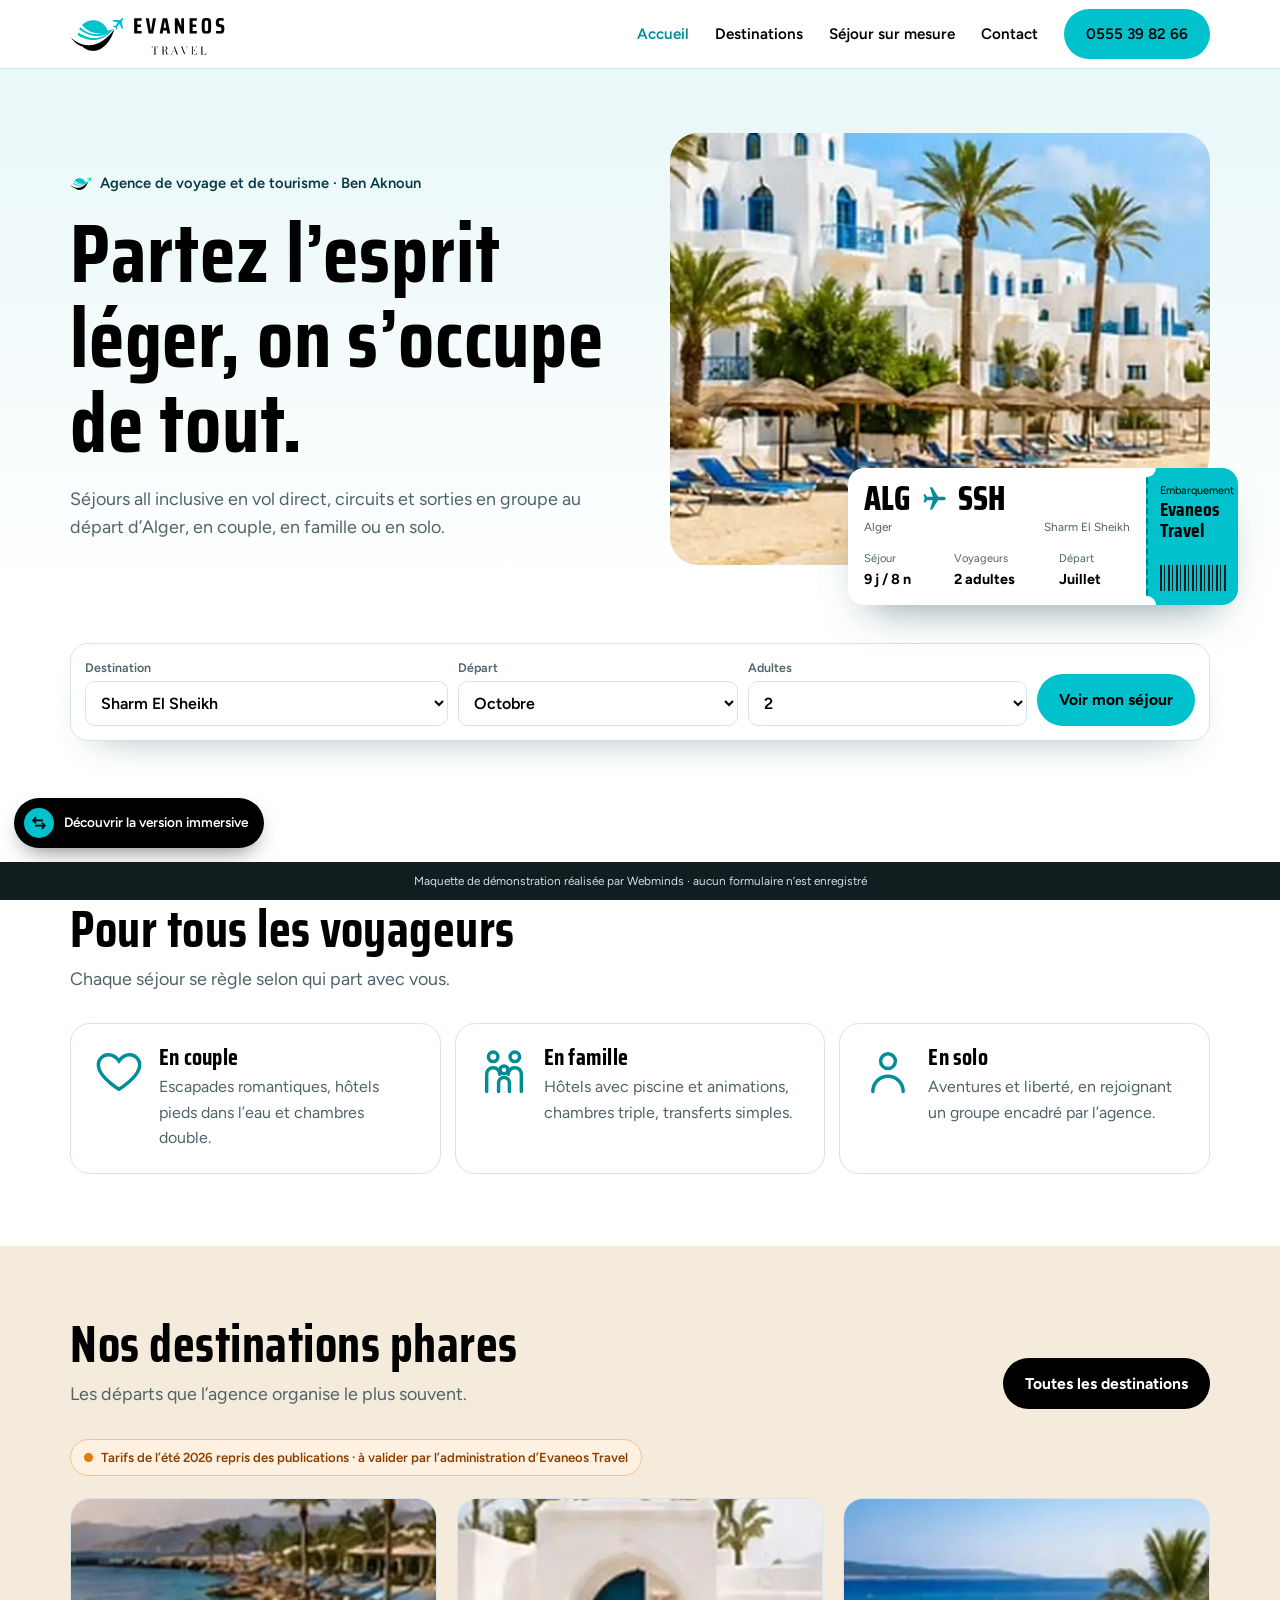
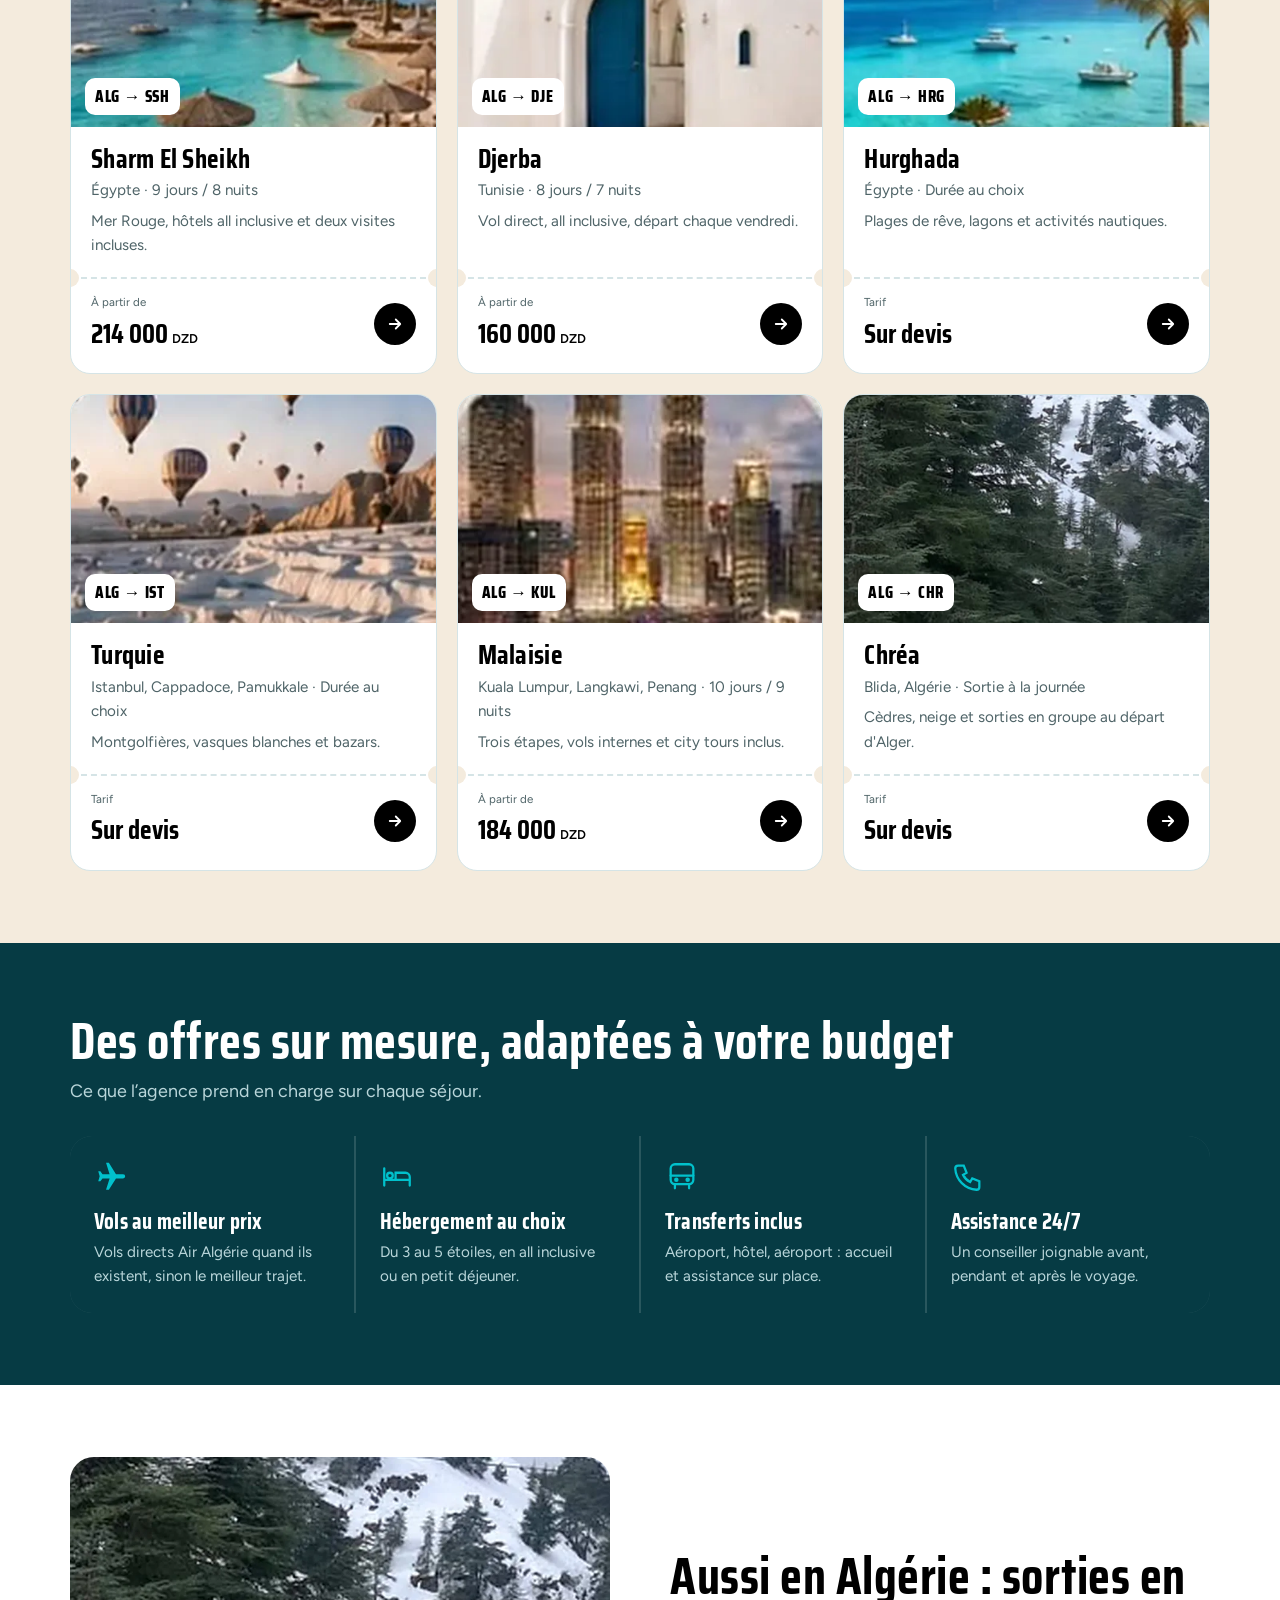
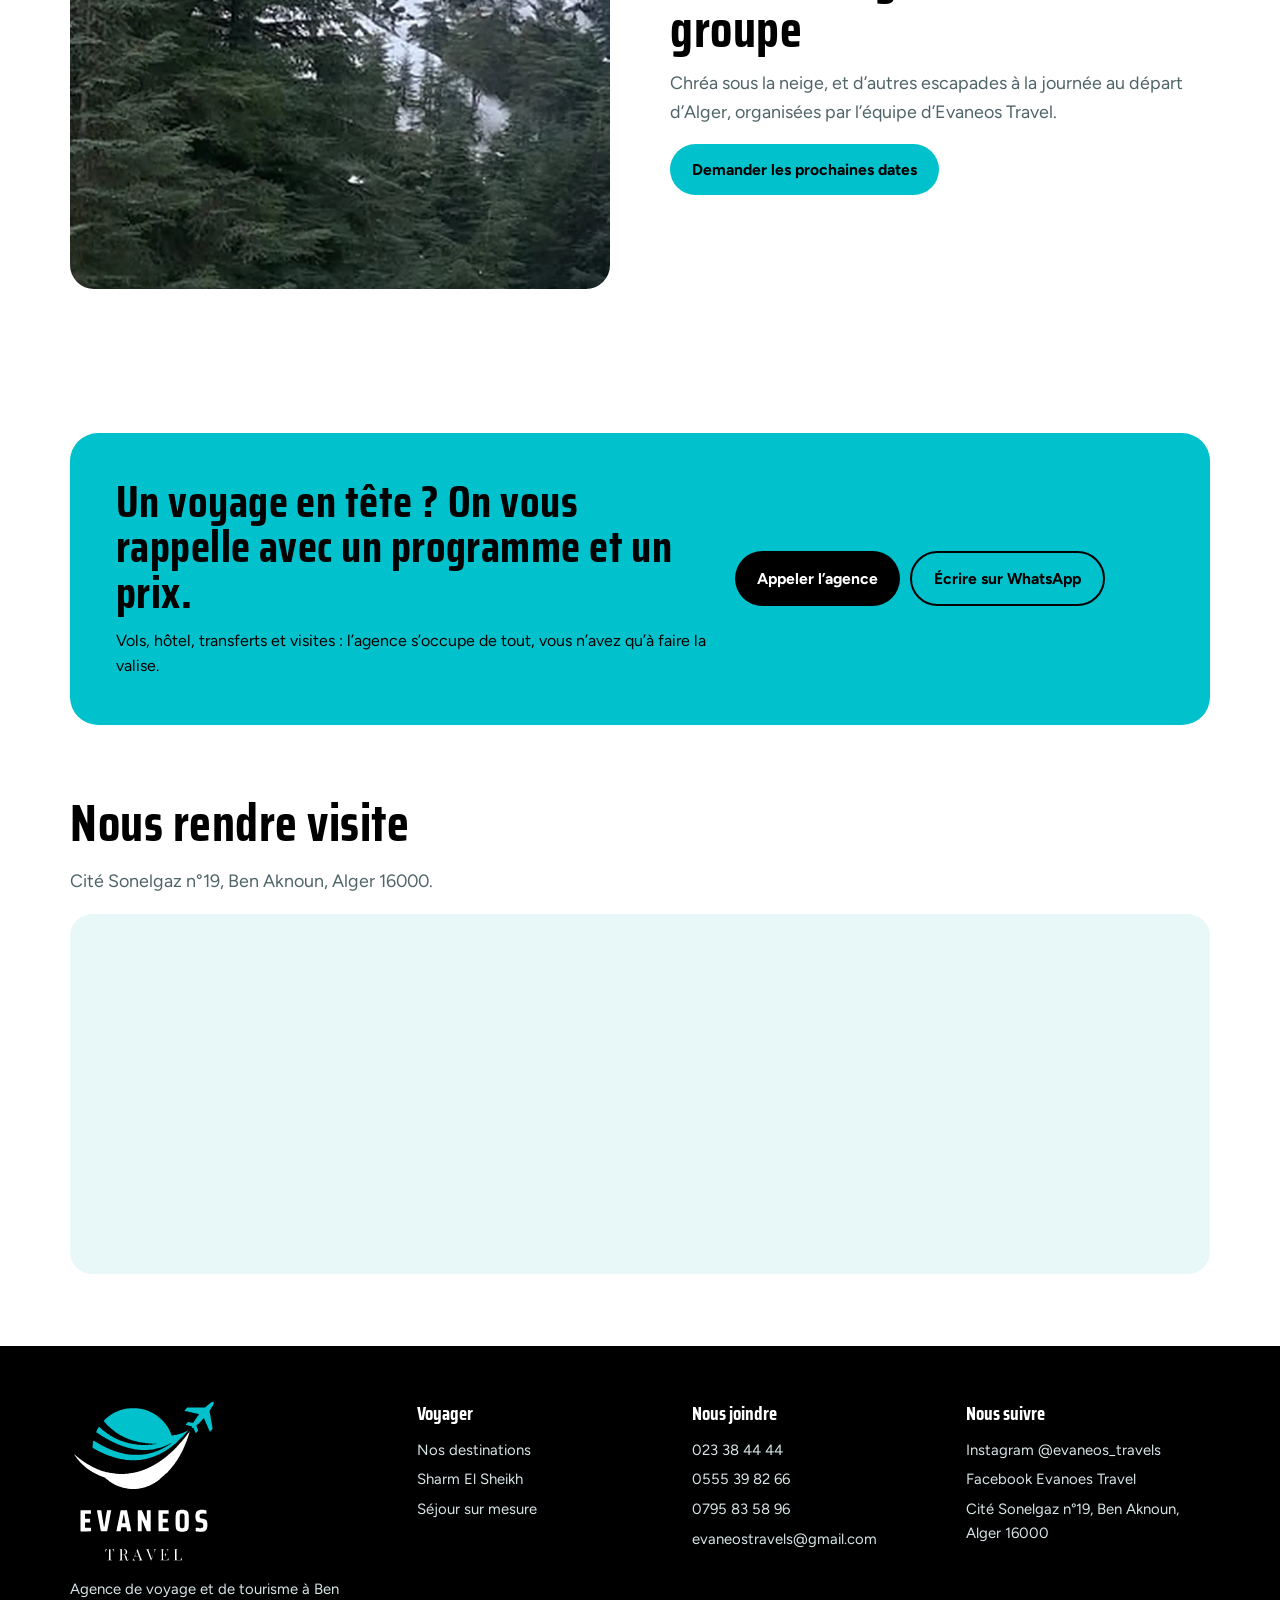
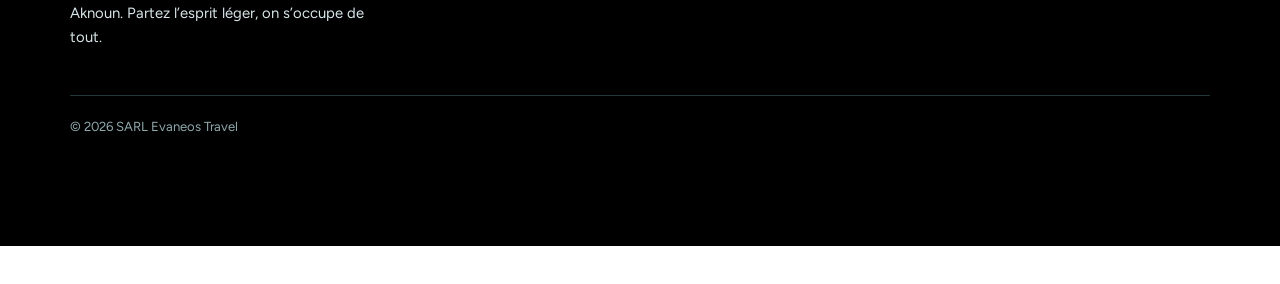
==== index.html @ 17091a85 "Maquette Evaneos Travel : version corporate (5 pages, simulateur de séjour) et version immersive (ta" ====
<!doctype html>
<html lang="fr"><head><meta charset="utf-8">
<meta name="viewport" content="width=device-width, initial-scale=1, viewport-fit=cover">
<meta name="robots" content="noindex, nofollow">
<title>Accueil · Evaneos Travel, agence de voyages à Ben Aknoun</title>
<meta name="description" content="Evaneos Travel, agence de voyage et de tourisme à Ben Aknoun (Alger) : séjours all inclusive à Sharm El Sheikh, Djerba, Turquie, Malaisie.">
<link rel="icon" href="img/mark.svg">
<link rel="preload" href="fonts/saira-condensed-latin-800-normal.woff2" as="font" type="font/woff2" crossorigin>
<link rel="stylesheet" href="css/style.css">
</head><body>
<header class="hd"><div class="wrap">
<a class="brand" href="index.html" aria-label="Evaneos Travel, accueil"><img class="bm" src="img/mark.svg" alt=""><img class="bw" src="img/word.svg" alt="Evaneos Travel"></a>
<nav class="nav" aria-label="Principal"><a href="index.html" aria-current=page>Accueil</a><a href="destinations.html">Destinations</a><a href="devis.html">Séjour sur mesure</a><a href="contact.html">Contact</a><a class="btn btn-main" href="tel:+213555398266">0555 39 82 66</a></nav>
<button class="burger" aria-label="Menu" aria-expanded="false"><span></span></button>
</div><nav class="mnav" aria-label="Menu mobile"><a href="index.html" aria-current=page>Accueil</a><a href="destinations.html">Destinations</a><a href="devis.html">Séjour sur mesure</a><a href="contact.html">Contact</a><a href="tel:+213555398266">Appeler : 0555 39 82 66</a></nav></header>
<main>
<section class="hero"><div class="wrap hero-grid">
<div>
<span class="tag"><img src="img/mark.svg" alt="">Agence de voyage et de tourisme · Ben Aknoun</span>
<h1>Partez l’esprit léger, on s’occupe de tout.</h1>
<p class="lead">Séjours all inclusive en vol direct, circuits et sorties en groupe au départ d’Alger, en couple, en famille ou en solo.</p>
</div>
<div class="hero-visual"><div class="hero-photo"><img src="img/djerba-hotel.webp" alt="Hôtel en bord de mer à Djerba"></div><div class="pass" aria-label="Billet d’exemple">
<div class="pm"><div class="route">ALG <svg viewBox="0 0 24 24" fill="currentColor"><path d="M21 15.5v-2l-8-5V3.5a1.5 1.5 0 0 0-3 0V8.5l-8 5v2l8-2.5V18l-2 1.5V21l3.5-1 3.5 1v-1.5L13 18v-5z" transform="rotate(90 12 12)"/></svg> <span>SSH</span></div>
<div class="cities"><span>Alger</span><span>Sharm El Sheikh</span></div>
<div class="meta"><div><span>Séjour</span><b>9 j / 8 n</b></div><div><span>Voyageurs</span><b>2 adultes</b></div><div><span>Départ</span><b>Juillet</b></div></div></div>
<div class="ps"><div><small>Embarquement</small><b>Evaneos<br>Travel</b></div><div class="bar"></div></div></div></div>
<form class="finder" id="finder">
<label>Destination<select name="dest"><option value="sharm">Sharm El Sheikh</option><option value="djerba">Djerba</option><option value="hurghada">Hurghada</option><option value="turquie">Turquie</option><option value="malaisie">Malaisie</option><option value="chrea">Chréa</option></select></label>
<label>Départ<select name="mois"><option>Octobre</option><option>Novembre</option><option>Décembre</option><option>Janvier</option><option>Février</option><option>Mars</option><option>Avril</option><option>Mai</option><option>Juin</option><option>Juillet</option><option>Août</option><option>Septembre</option></select></label>
<label>Adultes<select name="adultes"><option>1</option><option selected>2</option><option>3</option><option>4</option><option>5</option></select></label>
<button class="btn btn-main" type="submit">Voir mon séjour</button>
</form>
</div></section>

<section class="sec"><div class="wrap">
<div class="sec-head"><div><h2>Pour tous les voyageurs</h2><p class="lead">Chaque séjour se règle selon qui part avec vous.</p></div></div>
<div class="who">
<article><svg viewBox="0 0 24 24" fill="none" stroke="currentColor" stroke-width="1.6"><path d="M12 20s-7.5-4.6-9.2-9.4C1.6 7.2 3.9 4 7.2 4c2 0 3.6 1.2 4.8 2.9C13.2 5.2 14.8 4 16.8 4c3.3 0 5.6 3.2 4.4 6.6C19.5 15.4 12 20 12 20z"/></svg><div><h3>En couple</h3><p>Escapades romantiques, hôtels pieds dans l’eau et chambres double.</p></div></article>
<article><svg viewBox="0 0 24 24" fill="none" stroke="currentColor" stroke-width="1.6" stroke-linecap="round"><circle cx="7" cy="5" r="2.2"/><circle cx="17" cy="5" r="2.2"/><circle cx="12" cy="11" r="1.8"/><path d="M4 21v-8a3 3 0 0 1 6 0M14 13a3 3 0 0 1 6 0v8M9.5 21v-4a2.5 2.5 0 0 1 5 0v4"/></svg><div><h3>En famille</h3><p>Hôtels avec piscine et animations, chambres triple, transferts simples.</p></div></article>
<article><svg viewBox="0 0 24 24" fill="none" stroke="currentColor" stroke-width="1.6" stroke-linecap="round"><circle cx="12" cy="7" r="3.4"/><path d="M5 21c0-4 3.1-7 7-7s7 3 7 7"/></svg><div><h3>En solo</h3><p>Aventures et liberté, en rejoignant un groupe encadré par l’agence.</p></div></article>
</div></div></section>

<section class="sec sand"><div class="wrap">
<div class="sec-head"><div><h2>Nos destinations phares</h2><p class="lead">Les départs que l’agence organise le plus souvent.</p></div><a class="btn btn-dark" href="destinations.html">Toutes les destinations</a></div>
<p style="margin-bottom:22px"><span class="pastille">Tarifs de l’été 2026 repris des publications · à valider par l’administration d’Evaneos Travel</span></p>
<div class="tickets" data-tickets="6"></div>
</div></section>

<section class="sec dark"><div class="wrap">
<div class="sec-head"><div><h2>Des offres sur mesure, adaptées à votre budget</h2><p class="lead">Ce que l’agence prend en charge sur chaque séjour.</p></div></div>
<div class="serv">
<div><svg viewBox="0 0 24 24" fill="currentColor"><path d="M21 15.5v-2l-8-5V3.5a1.5 1.5 0 0 0-3 0V8.5l-8 5v2l8-2.5V18l-2 1.5V21l3.5-1 3.5 1v-1.5L13 18v-5z" transform="rotate(90 12 12)"/></svg><h3>Vols au meilleur prix</h3><p>Vols directs Air Algérie quand ils existent, sinon le meilleur trajet.</p></div>
<div><svg viewBox="0 0 24 24" fill="none" stroke="currentColor" stroke-width="1.6" stroke-linecap="round"><path d="M3 18V6M3 14h18v4M21 14v-2a3 3 0 0 0-3-3h-7v5"/><circle cx="7" cy="11" r="2"/></svg><h3>Hébergement au choix</h3><p>Du 3 au 5 étoiles, en all inclusive ou en petit déjeuner.</p></div>
<div><svg viewBox="0 0 24 24" fill="none" stroke="currentColor" stroke-width="1.6" stroke-linecap="round"><rect x="4" y="3" width="16" height="14" rx="3"/><path d="M4 11h16M7 20v-3M17 20v-3"/><circle cx="8" cy="14" r=".8" fill="currentColor"/><circle cx="16" cy="14" r=".8" fill="currentColor"/></svg><h3>Transferts inclus</h3><p>Aéroport, hôtel, aéroport : accueil et assistance sur place.</p></div>
<div><svg viewBox="0 0 24 24" fill="none" stroke="currentColor" stroke-width="1.6" stroke-linecap="round"><path d="M5 4h4l2 5-2.5 1.5a11 11 0 0 0 5 5L15 13l5 2v4a2 2 0 0 1-2 2A16 16 0 0 1 3 6a2 2 0 0 1 2-2"/></svg><h3>Assistance 24/7</h3><p>Un conseiller joignable avant, pendant et après le voyage.</p></div>
</div></div></section>

<section class="sec"><div class="wrap split">
<div class="img"><img src="img/chrea.webp" alt="Forêt de cèdres enneigée à Chréa" loading="lazy"></div>
<div><h2>Aussi en Algérie : sorties en groupe</h2><p class="lead" style="margin-top:14px">Chréa sous la neige, et d’autres escapades à la journée au départ d’Alger, organisées par l’équipe d’Evaneos Travel.</p><a class="btn btn-main" href="devis.html?dest=chrea">Demander les prochaines dates</a></div>
</div></section>
<section class="sec"><div class="wrap"><div class="cta">
<div><h2>Un voyage en tête ? On vous rappelle avec un programme et un prix.</h2><p style="margin:12px 0 0">Vols, hôtel, transferts et visites : l’agence s’occupe de tout, vous n’avez qu’à faire la valise.</p></div>
<div class="phones"><a class="btn btn-dark" href="tel:+213555398266">Appeler l’agence</a><a class="btn btn-ghost" href="https://wa.me/213795835896" target="_blank" rel="noopener">Écrire sur WhatsApp</a></div>
</div></div></section>
<section class="sec" style="padding-top:0"><div class="wrap">
<h2 style="margin-bottom:18px">Nous rendre visite</h2><p class="lead">Cité Sonelgaz n°19, Ben Aknoun, Alger 16000.</p>
<iframe class="map" src="https://maps.google.com/maps?q=Cit%C3%A9%20Sonelgaz%2C%20Ben%20Aknoun%2C%20Alger&z=15&output=embed" loading="lazy" title="Carte : Evaneos Travel à Ben Aknoun" referrerpolicy="no-referrer-when-downgrade"></iframe>
</div></section></main>
<footer class="ft"><div class="wrap">
<div><img src="img/logo-light.svg" alt="Evaneos Travel"><p style="margin-top:14px;max-width:34ch">Agence de voyage et de tourisme à Ben Aknoun. Partez l’esprit léger, on s’occupe de tout.</p></div>
<div><h4>Voyager</h4><ul><li><a href="destinations.html">Nos destinations</a></li><li><a href="sejour-sharm-el-sheikh.html">Sharm El Sheikh</a></li><li><a href="devis.html">Séjour sur mesure</a></li></ul></div>
<div><h4>Nous joindre</h4><ul><li><a href="tel:+21323384444">023 38 44 44</a></li><li><a href="tel:+213555398266">0555 39 82 66</a></li><li><a href="tel:+213795835896">0795 83 58 96</a></li><li><a href="mailto:evaneostravels@gmail.com">evaneostravels@gmail.com</a></li></ul></div>
<div><h4>Nous suivre</h4><ul><li><a href="https://www.instagram.com/evaneos_travels/" target="_blank" rel="noopener">Instagram @evaneos_travels</a></li><li><a href="https://www.facebook.com/search/top?q=Evanoes%20travel" target="_blank" rel="noopener">Facebook Evanoes Travel</a></li><li>Cité Sonelgaz n°19, Ben Aknoun, Alger 16000</li></ul></div>
<p class="copy">© 2026 SARL Evaneos Travel</p>
</div></footer>
<a class="vswitch" href="v2/index.html"><i><svg viewBox="0 0 24 24" fill="none" stroke="currentColor" stroke-width="2.4" stroke-linecap="round" stroke-linejoin="round"><path d="M7 4L3 8l4 4M3 8h14M17 20l4-4-4-4M21 16H7"/></svg></i>Découvrir la version immersive</a>
<div class="demo">Maquette de démonstration réalisée par Webminds · aucun formulaire n’est enregistré</div>
<script src="js/data.js"></script><script src="js/main.js"></script>
</body></html>
---- css/style.css ----
@font-face{font-family:"Saira C";src:url(../fonts/saira-condensed-latin-600-normal.woff2) format("woff2");font-weight:600;font-display:swap}
@font-face{font-family:"Saira C";src:url(../fonts/saira-condensed-latin-700-normal.woff2) format("woff2");font-weight:700;font-display:swap}
@font-face{font-family:"Saira C";src:url(../fonts/saira-condensed-latin-800-normal.woff2) format("woff2");font-weight:800;font-display:swap}
@font-face{font-family:"Figtree";src:url(../fonts/figtree-latin-400-normal.woff2) format("woff2");font-weight:400;font-display:swap}
@font-face{font-family:"Figtree";src:url(../fonts/figtree-latin-500-normal.woff2) format("woff2");font-weight:500;font-display:swap}
@font-face{font-family:"Figtree";src:url(../fonts/figtree-latin-600-normal.woff2) format("woff2");font-weight:600;font-display:swap}
@font-face{font-family:"Figtree";src:url(../fonts/figtree-latin-700-normal.woff2) format("woff2");font-weight:700;font-display:swap}

:root{
  --lagoon:#01C1CC; --lagoon-deep:#008D97; --abyss:#063B44; --ink:#000; --paper:#fff;
  --sand:#F4EBDD; --mist:#E8F7F8; --line:#D5E4E6; --muted:#4F6468; --orange:#E8790F;
  --display:"Saira C","Arial Narrow",sans-serif; --body:"Figtree",system-ui,-apple-system,sans-serif;
  --wrap:1180px; --demo-h:38px;
}
*,*::before,*::after{box-sizing:border-box}
html{scroll-behavior:smooth}
body{margin:0;font-family:var(--body);color:var(--ink);background:var(--paper);font-size:16px;line-height:1.6;padding-bottom:var(--demo-h);-webkit-font-smoothing:antialiased}
img{max-width:100%;display:block}
a{color:inherit}
button,input,select,textarea{font:inherit}
:focus-visible{outline:3px solid var(--lagoon);outline-offset:2px}
.wrap{max-width:var(--wrap);margin:0 auto;padding:0 20px}
h1,h2,h3{font-family:var(--display);font-weight:700;line-height:1.02;margin:0;letter-spacing:.01em}
h1{font-size:clamp(2.6rem,9vw,5.2rem)}
h2{font-size:clamp(2rem,6vw,3.2rem)}
h3{font-size:1.5rem}
p{margin:0 0 1em}
.lead{font-size:1.12rem;color:var(--muted);max-width:56ch}

/* header */
.hd{position:sticky;top:0;z-index:40;background:rgba(255,255,255,.94);backdrop-filter:blur(8px);border-bottom:1px solid var(--line)}
.hd .wrap{display:flex;align-items:center;justify-content:space-between;height:68px}
.brand{display:flex;align-items:center;gap:8px;text-decoration:none}
.brand .bm{width:54px}
.brand .bw{width:96px;margin-top:4px}
.nav{display:none;gap:26px;align-items:center}
.nav a{text-decoration:none;font-weight:600;font-size:.95rem}
.nav a[aria-current]{color:var(--lagoon-deep)}
.btn{display:inline-flex;align-items:center;justify-content:center;gap:8px;padding:13px 22px;border-radius:999px;border:0;cursor:pointer;font-weight:700;text-decoration:none;font-size:.98rem;transition:background .2s,transform .15s}
.btn:active{transform:scale(.97)}
.btn-main{background:var(--lagoon);color:var(--ink)}
.btn-main:hover{background:#25d3dc}
.btn-dark{background:var(--ink);color:#fff}
.btn-ghost{background:transparent;border:2px solid currentColor}
.burger{width:44px;height:44px;border:0;background:none;display:grid;place-items:center;cursor:pointer}
.burger span{display:block;width:22px;height:2px;background:var(--ink);box-shadow:0 7px 0 var(--ink),0 -7px 0 var(--ink)}
.mnav{display:none;flex-direction:column;padding:8px 20px 20px;border-top:1px solid var(--line);background:#fff}
.mnav.open{display:flex}
.mnav a{padding:12px 0;text-decoration:none;font-weight:600;border-bottom:1px solid var(--line)}
@media(min-width:960px){.nav{display:flex}.burger,.mnav{display:none!important}}

/* hero */
.hero{padding:36px 0 56px;background:linear-gradient(180deg,var(--mist),#fff 70%)}
.hero-grid{display:grid;gap:34px}
.hero h1{margin:14px 0 18px}
.hero .tag{display:inline-flex;align-items:center;gap:8px;font-weight:600;font-size:.92rem;color:var(--abyss)}
.hero .tag img{width:22px}
.finder{margin-top:26px;background:#fff;border:1px solid var(--line);border-radius:18px;padding:14px;display:grid;gap:10px;box-shadow:0 18px 40px -26px rgba(6,59,68,.45)}
.finder label{display:grid;gap:3px;font-size:.78rem;font-weight:600;color:var(--muted)}
.finder select{border:1px solid var(--line);border-radius:10px;padding:11px;background:#fff;color:var(--ink);font-size:1rem}
@media(min-width:720px){.finder{grid-template-columns:1.3fr 1fr 1fr auto;align-items:end}}
.hero-visual{position:relative;margin-bottom:34px}
.hero-photo{border-radius:28px 28px 120px 28px;overflow:hidden;aspect-ratio:4/3.2}
.hero-photo img{width:100%;height:100%;object-fit:cover}
.hero-visual .pass{position:absolute;left:-6px;right:24px;bottom:-34px}
@media(min-width:960px){.hero{padding:64px 0 90px}.hero-grid{grid-template-columns:1.05fr 1fr;align-items:center}.hero-visual .pass{left:auto;right:-28px;width:390px;bottom:-40px}.finder{grid-column:1/-1;margin-top:10px}}

/* boarding pass (signature) */
.pass{display:grid;grid-template-columns:1fr 92px;background:#fff;border-radius:16px;box-shadow:0 22px 44px -22px rgba(6,59,68,.55);overflow:hidden;font-size:.82rem}
.pass .pm{padding:14px 16px}
.pass .ps{position:relative;padding:14px 12px;background:var(--lagoon);border-left:2px dashed rgba(0,0,0,.35);display:flex;flex-direction:column;justify-content:space-between}
.pass .ps::before,.pass .ps::after{content:"";position:absolute;left:-10px;width:18px;height:18px;border-radius:50%;background:var(--bg-hole,#fff)}
.pass .ps::before{top:-9px}.pass .ps::after{bottom:-9px}
.pass .route{display:flex;align-items:center;gap:10px;font-family:var(--display);font-weight:800;font-size:2.1rem;line-height:1}
.pass .route svg{width:28px;flex:none;color:var(--lagoon-deep)}
.pass .cities{display:flex;justify-content:space-between;color:var(--muted);font-size:.74rem;margin-top:2px}
.pass .meta{display:grid;grid-template-columns:repeat(3,auto);gap:4px 14px;margin-top:10px}
.pass .meta b{display:block;font-size:.9rem}
.pass .meta span{color:var(--muted);font-size:.7rem}
.pass .ps b{font-family:var(--display);font-size:1.25rem;line-height:1.05}
.pass .ps small{font-size:.68rem}
.pass .bar{height:26px;background:repeating-linear-gradient(90deg,#000 0 2px,transparent 2px 4px,#000 4px 5px,transparent 5px 8px);opacity:.85}

/* sections */
.sec{padding:72px 0}
.sec-head{display:flex;flex-wrap:wrap;justify-content:space-between;align-items:end;gap:16px;margin-bottom:30px}
.sec-head p{margin:10px 0 0}
.sand{background:var(--sand)}
.dark{background:var(--abyss);color:#fff}
.dark .lead{color:#b9d6da}

/* audience */
.who{display:grid;gap:14px}
.who article{border:1px solid var(--line);border-radius:20px;padding:22px;background:#fff;display:grid;grid-template-columns:52px 1fr;gap:14px;align-items:start}
.who svg{width:52px;height:52px;color:var(--lagoon-deep)}
.who h3{font-size:1.45rem}
.who p{margin:4px 0 0;color:var(--muted)}
@media(min-width:800px){.who{grid-template-columns:repeat(3,1fr)}}

/* offers as tickets */
.tickets{display:grid;gap:20px}
@media(min-width:760px){.tickets{grid-template-columns:repeat(2,1fr)}}
@media(min-width:1100px){.tickets{grid-template-columns:repeat(3,1fr)}}
.ticket{background:#fff;border-radius:20px;overflow:hidden;display:flex;flex-direction:column;border:1px solid var(--line);text-decoration:none;transition:transform .2s}
.ticket:hover{transform:translateY(-3px)}
.ticket .ph{position:relative;aspect-ratio:16/10;overflow:hidden}
.ticket .ph img{width:100%;height:100%;object-fit:cover}
.ticket .code{position:absolute;left:14px;bottom:12px;background:#fff;border-radius:10px;padding:5px 10px;font-family:var(--display);font-weight:800;font-size:1.05rem;letter-spacing:.04em}
.ticket .tb{padding:18px 20px 6px;flex:1}
.ticket .tb h3{font-size:1.7rem}
.ticket .tb p{color:var(--muted);margin:6px 0 0;font-size:.95rem}
.ticket .tf{display:flex;justify-content:space-between;align-items:center;padding:14px 20px 18px;border-top:2px dashed var(--line);margin-top:14px;position:relative}
.ticket .tf::before,.ticket .tf::after{content:"";position:absolute;top:-10px;width:18px;height:18px;border-radius:50%;background:var(--sand)}
.ticket .tf::before{left:-10px}.ticket .tf::after{right:-10px}
.price small{display:block;font-size:.72rem;color:var(--muted)}
.price b{font-family:var(--display);font-size:1.7rem}
.price i{font-style:normal;font-size:.8rem;font-weight:600}
.ticket .go{width:42px;height:42px;border-radius:50%;background:var(--ink);color:#fff;display:grid;place-items:center}
.ticket .go svg{width:18px}
.sec:not(.sand) .ticket .tf::before,.sec:not(.sand) .ticket .tf::after{background:#fff}

/* pastille orange */
.pastille{display:inline-flex;align-items:center;gap:8px;background:#FFF1E2;color:#8A3F00;border:1px solid #F5C08E;padding:7px 13px;border-radius:999px;font-size:.82rem;font-weight:600}
.pastille::before{content:"";width:9px;height:9px;border-radius:50%;background:var(--orange);flex:none}

/* services */
.serv{display:grid;gap:2px;background:rgba(255,255,255,.14);border-radius:22px;overflow:hidden}
.serv div{background:var(--abyss);padding:24px}
.serv svg{width:34px;height:34px;color:var(--lagoon);margin-bottom:10px}
.serv h3{font-size:1.4rem}
.serv p{color:#b9d6da;margin:6px 0 0;font-size:.95rem}
@media(min-width:760px){.serv{grid-template-columns:repeat(2,1fr)}}
@media(min-width:1100px){.serv{grid-template-columns:repeat(4,1fr)}}

/* local */
.split{display:grid;gap:30px;align-items:center}
.split .img{border-radius:24px;overflow:hidden;aspect-ratio:5/4}
.split .img img{width:100%;height:100%;object-fit:cover}
@media(min-width:900px){.split{grid-template-columns:1fr 1fr;gap:60px}}

/* cta band */
.cta{background:var(--lagoon);border-radius:28px;padding:34px 26px;display:grid;gap:18px}
.cta h2{font-size:clamp(1.9rem,5vw,2.8rem)}
.cta .phones{display:flex;flex-wrap:wrap;gap:10px}
@media(min-width:900px){.cta{grid-template-columns:1.4fr 1fr;align-items:center;padding:46px}}

/* page head */
.ph-head{padding:44px 0 34px;background:var(--mist)}
.crumb{font-size:.85rem;color:var(--muted);margin-bottom:10px}
.crumb a{text-decoration:none;color:var(--lagoon-deep);font-weight:600}

/* fiche */
.fiche{display:grid;gap:34px}
@media(min-width:960px){.fiche{grid-template-columns:1.5fr 1fr;align-items:start}}
.gallery{display:grid;grid-template-columns:2fr 1fr;gap:10px}
.gallery img{width:100%;height:100%;object-fit:cover;border-radius:16px}
.gallery .g1{aspect-ratio:1/1}
.gallery .g2{aspect-ratio:1/2}
.incl{list-style:none;padding:0;margin:18px 0;display:grid;gap:10px}
.incl li{display:flex;gap:12px;align-items:flex-start}
.incl svg{width:22px;flex:none;color:var(--lagoon-deep);margin-top:3px}
.days{border-left:2px solid var(--line);margin:18px 0 0 8px;padding-left:22px}
.days div{position:relative;padding-bottom:18px}
.days div::before{content:"";position:absolute;left:-30px;top:6px;width:14px;height:14px;border-radius:50%;background:var(--lagoon);border:3px solid #fff;box-shadow:0 0 0 1px var(--line)}
.days b{font-family:var(--display);font-size:1.15rem}
.days p{margin:2px 0 0;color:var(--muted)}
.side{position:sticky;top:88px;border:1px solid var(--line);border-radius:22px;padding:22px;background:#fff}
.hotels{width:100%;border-collapse:collapse;font-size:.95rem}
.hotels td{padding:11px 4px;border-bottom:1px solid var(--line)}
.hotels td:last-child{text-align:right;font-family:var(--display);font-size:1.2rem;font-weight:700;white-space:nowrap}
.stars{color:#E7A500;letter-spacing:1px;font-size:.8rem}

/* forms */
.form{display:grid;gap:14px}
.form .row{display:grid;gap:14px}
@media(min-width:640px){.form .row{grid-template-columns:1fr 1fr}}
.form label{display:grid;gap:5px;font-size:.88rem;font-weight:600}
.form input,.form select,.form textarea{border:1px solid var(--line);border-radius:12px;padding:12px 13px;background:#fff;font-size:1rem}
.form textarea{min-height:110px;resize:vertical}
.ok{display:none;background:var(--mist);border:1px solid var(--lagoon);border-radius:14px;padding:16px;font-weight:600}
.ok.show{display:block}
.chips{display:flex;flex-wrap:wrap;gap:8px}
.chips input{position:absolute;opacity:0;pointer-events:none}
.chips label{display:inline-block;border:1px solid var(--line);border-radius:999px;padding:9px 15px;cursor:pointer;font-weight:600;font-size:.92rem;background:#fff}
.chips input:checked+label{background:var(--ink);color:#fff;border-color:var(--ink)}
.chips input:focus-visible+label{outline:3px solid var(--lagoon)}

/* simulator */
.sim{display:grid;gap:26px}
@media(min-width:960px){.sim{grid-template-columns:1.2fr 1fr;align-items:start}}
.step{border:1px solid var(--line);border-radius:20px;padding:20px;background:#fff;margin-bottom:14px}
.step h3{font-size:1.3rem;margin-bottom:12px}
.counter{display:flex;align-items:center;justify-content:space-between;padding:8px 0}
.counter div{display:flex;align-items:center;gap:12px}
.counter button{width:38px;height:38px;border-radius:50%;border:1px solid var(--line);background:#fff;font-size:1.2rem;cursor:pointer}
.counter output{min-width:20px;text-align:center;font-weight:700}
.estimate{position:sticky;top:88px}
.estimate .pass{--bg-hole:var(--paper)}
.estimate .total{margin:18px 0 6px;font-family:var(--display);font-size:2.6rem;font-weight:800;line-height:1}
.estimate .note{font-size:.85rem;color:var(--muted)}

/* contact */
.cgrid{display:grid;gap:26px}
@media(min-width:960px){.cgrid{grid-template-columns:1fr 1.2fr}}
.clist{display:grid;gap:12px;margin:0;padding:0;list-style:none}
.clist li{display:flex;gap:14px;align-items:flex-start;padding:14px;border:1px solid var(--line);border-radius:16px}
.clist svg{width:24px;flex:none;color:var(--lagoon-deep);margin-top:2px}
.clist a{text-decoration:none;font-weight:600}
.map{border:0;width:100%;height:360px;border-radius:22px;display:block;background:var(--mist)}

/* footer */
.ft{background:var(--ink);color:#d7e5e7;padding:52px 0 96px;font-size:.93rem}
.ft .wrap{display:grid;gap:30px}
.ft img{width:150px}
.ft h4{font-family:var(--display);font-size:1.2rem;color:#fff;margin:0 0 10px;font-weight:700}
.ft a{text-decoration:none;color:#d7e5e7}
.ft ul{list-style:none;padding:0;margin:0;display:grid;gap:6px}
.ft .copy{border-top:1px solid #23383b;padding-top:20px;font-size:.82rem;color:#8fa9ad}
@media(min-width:900px){.ft .wrap{grid-template-columns:1.3fr 1fr 1fr 1fr}.ft .copy{grid-column:1/-1}}

/* demo bar + switch */
.demo{position:fixed;left:0;right:0;bottom:0;height:var(--demo-h);z-index:90;background:#111d1f;color:#cfe1e3;font-size:.74rem;display:flex;align-items:center;justify-content:center;text-align:center;padding:0 12px;line-height:1.25}
.vswitch{position:fixed;left:14px;bottom:calc(var(--demo-h) + 14px);z-index:80;display:flex;align-items:center;gap:10px;background:var(--ink);color:#fff;text-decoration:none;padding:10px 16px 10px 10px;border-radius:999px;font-weight:600;font-size:.85rem;box-shadow:0 10px 24px -10px rgba(0,0,0,.6)}
.vswitch i{width:30px;height:30px;border-radius:50%;background:var(--lagoon);display:grid;place-items:center;animation:vpulse 2.4s infinite}
.vswitch i svg{width:16px;color:#000}
@keyframes vpulse{0%{box-shadow:0 0 0 0 rgba(1,193,204,.7)}70%{box-shadow:0 0 0 12px rgba(1,193,204,0)}100%{box-shadow:0 0 0 0 rgba(1,193,204,0)}}
@media(prefers-reduced-motion:reduce){*{animation:none!important;transition:none!important;scroll-behavior:auto!important}}
.pass .ps small,.pass .ps b{display:block}
@media(max-width:600px){.vswitch{padding:7px 13px 7px 7px;font-size:.78rem}.vswitch i{width:26px;height:26px}}
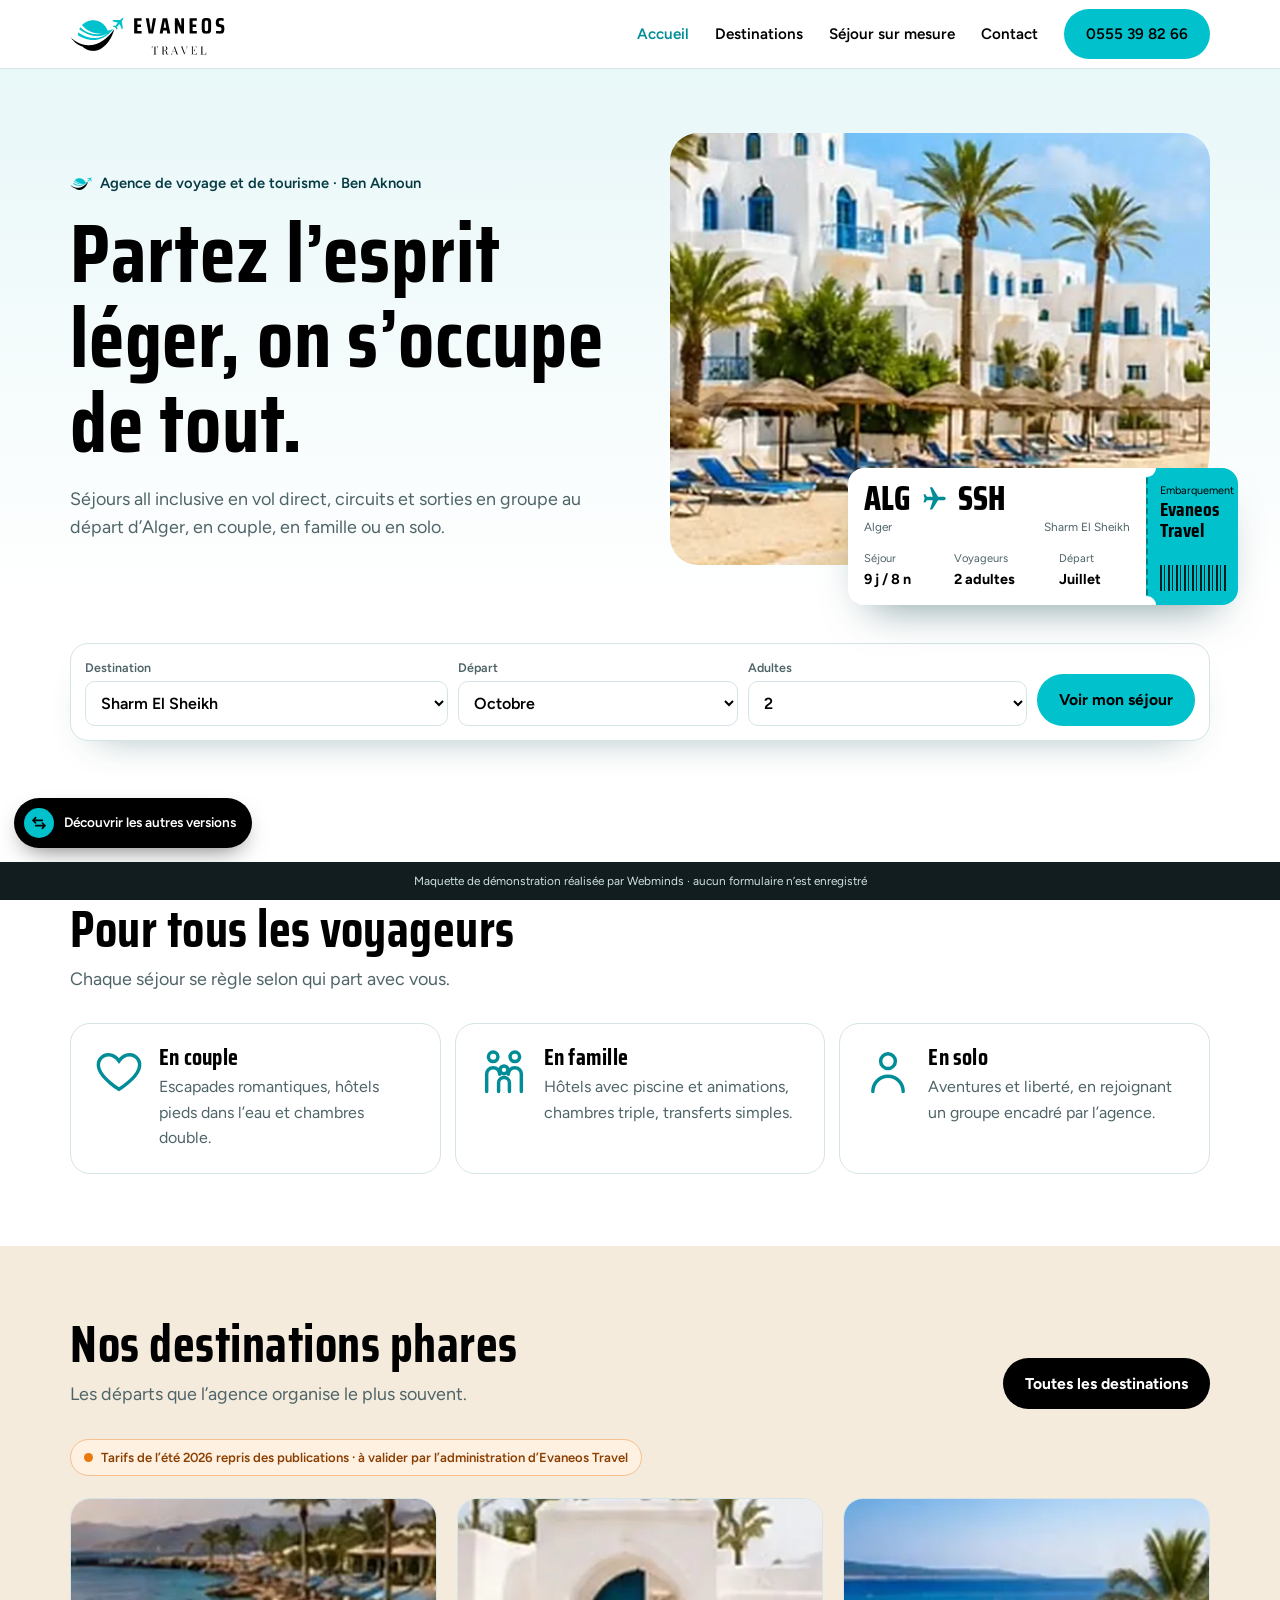
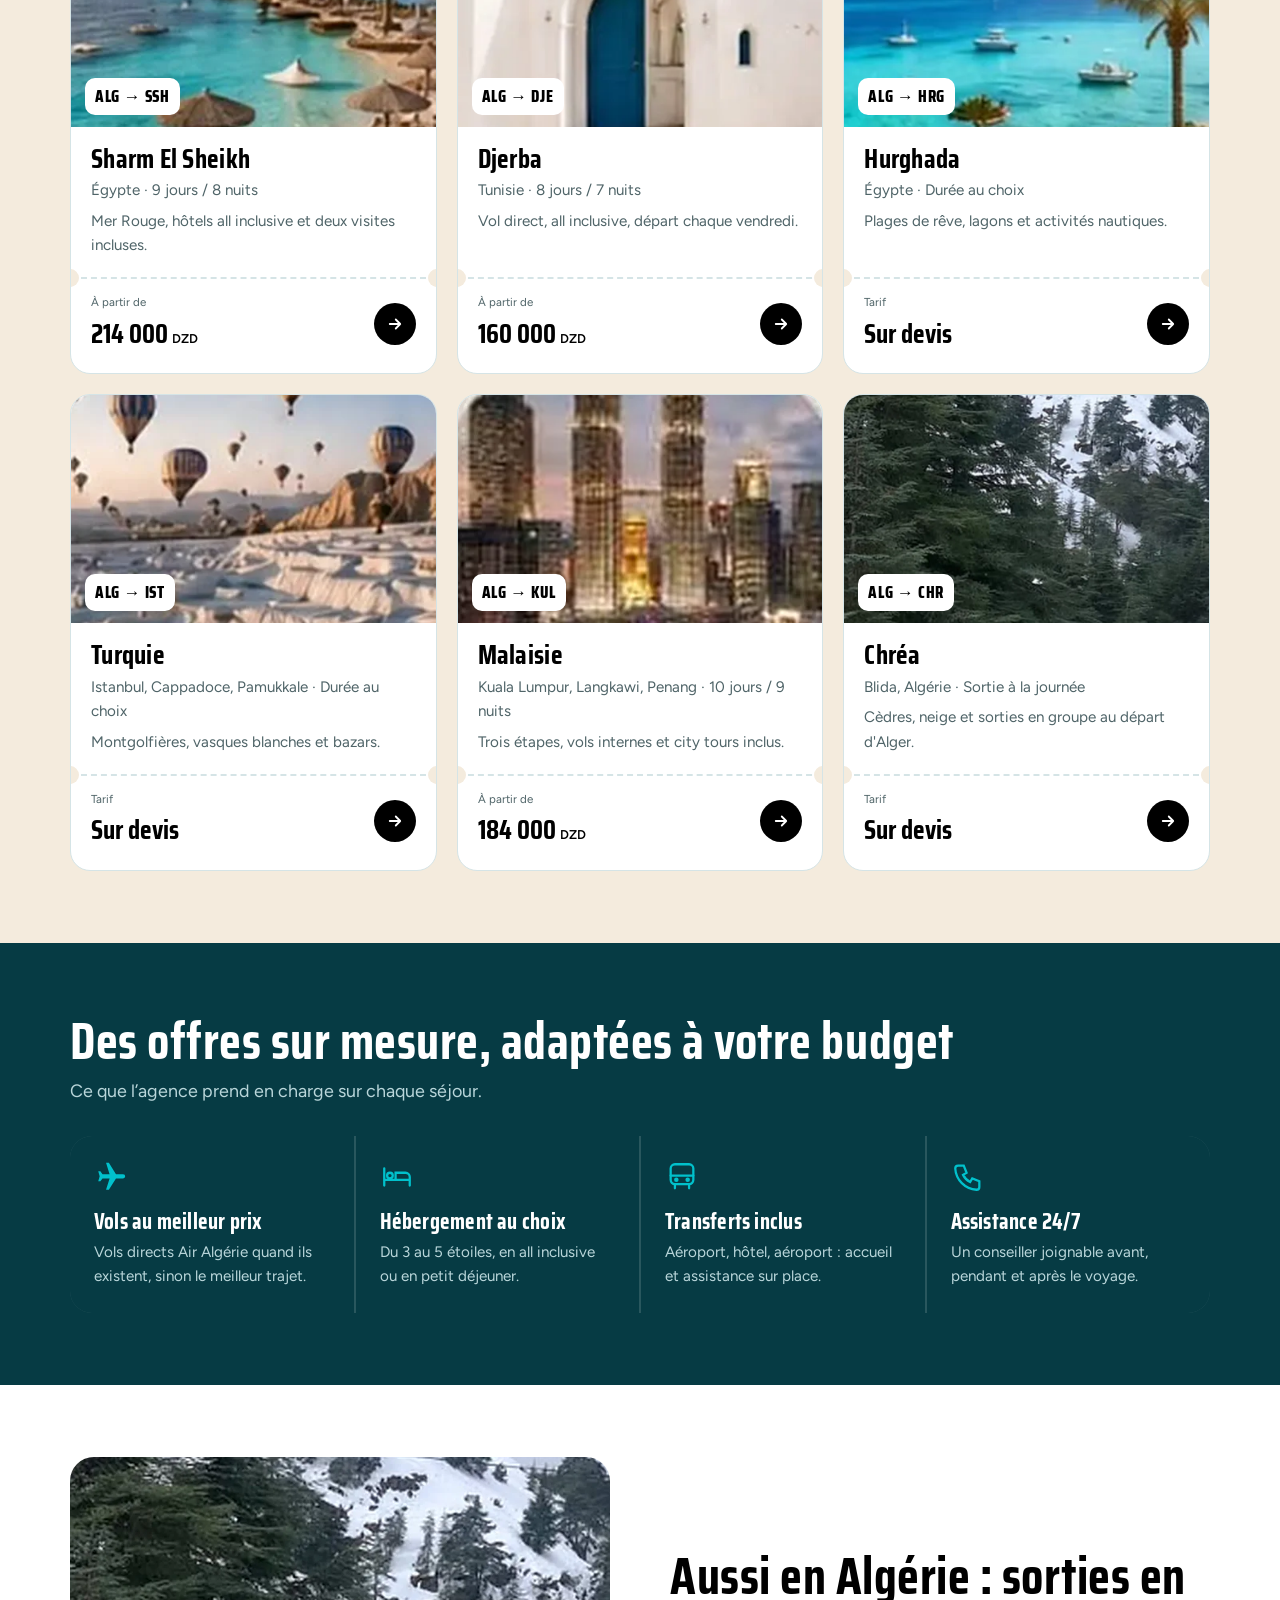
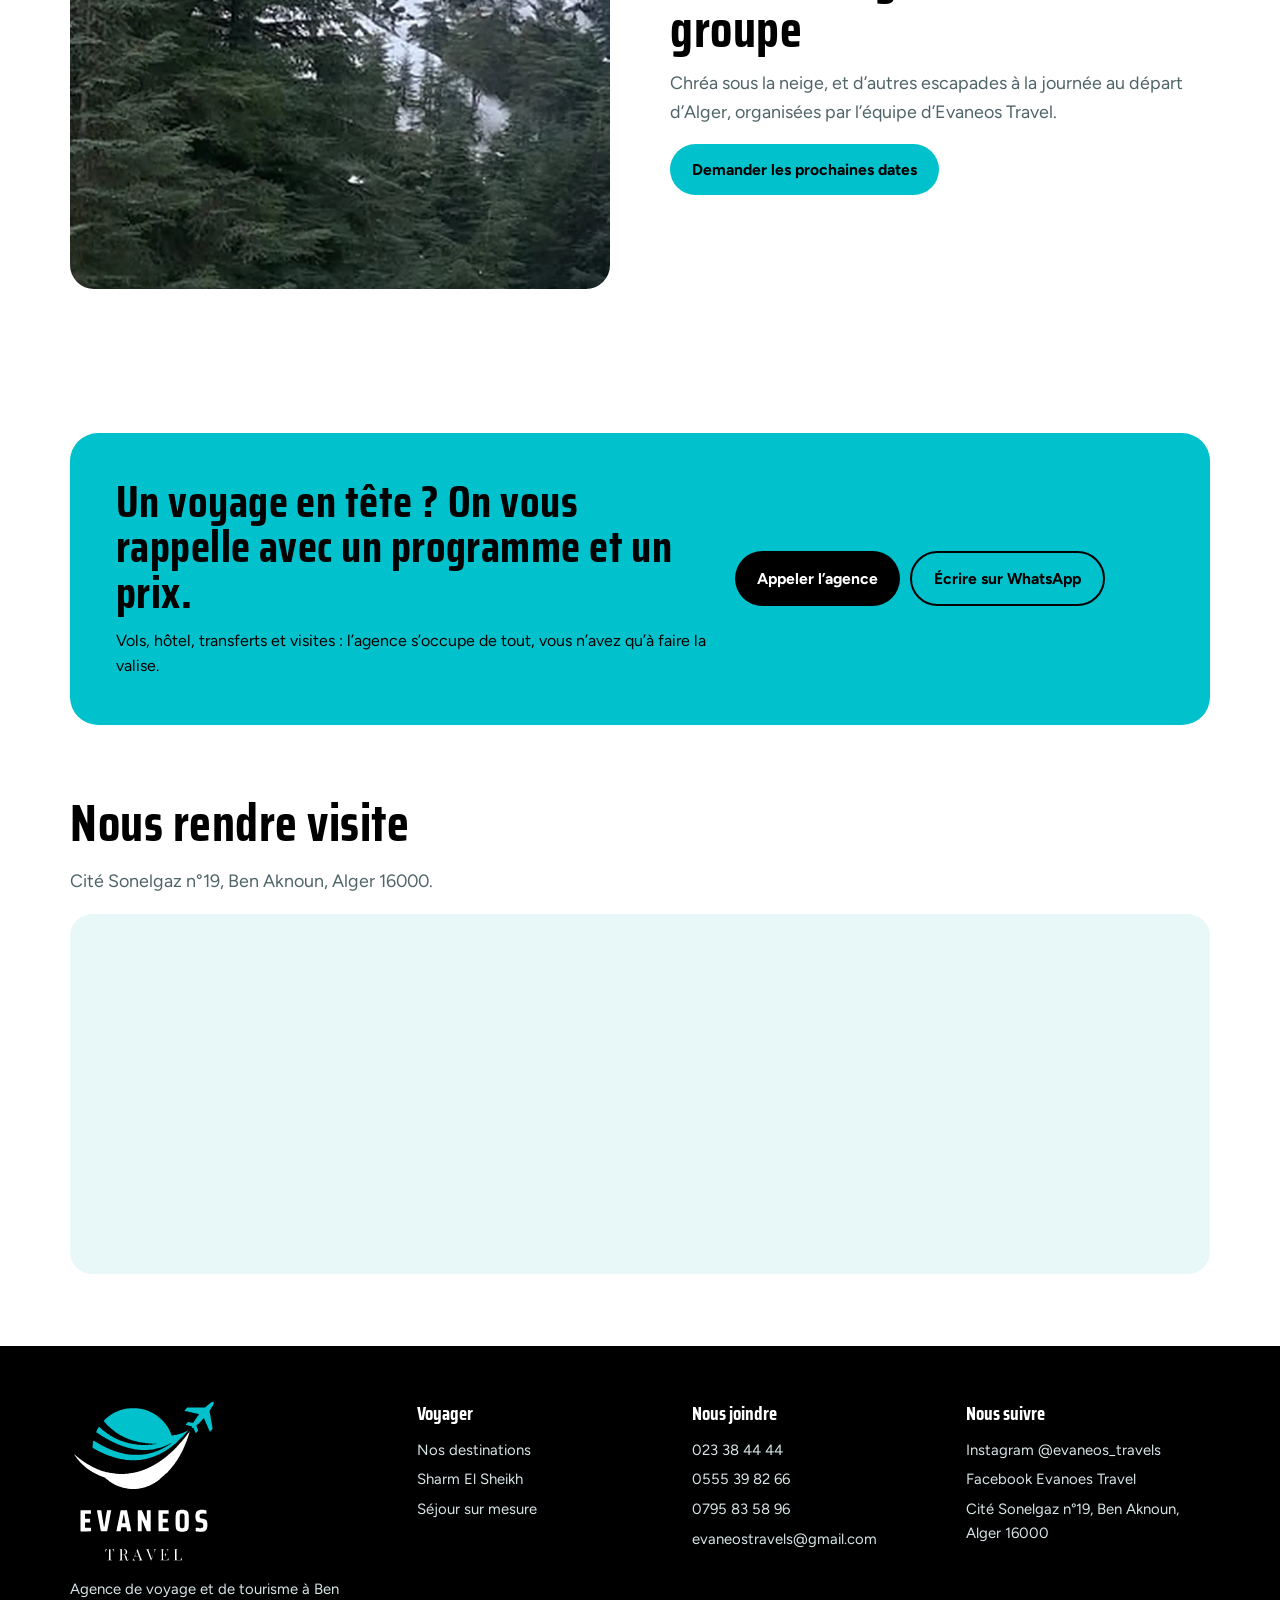
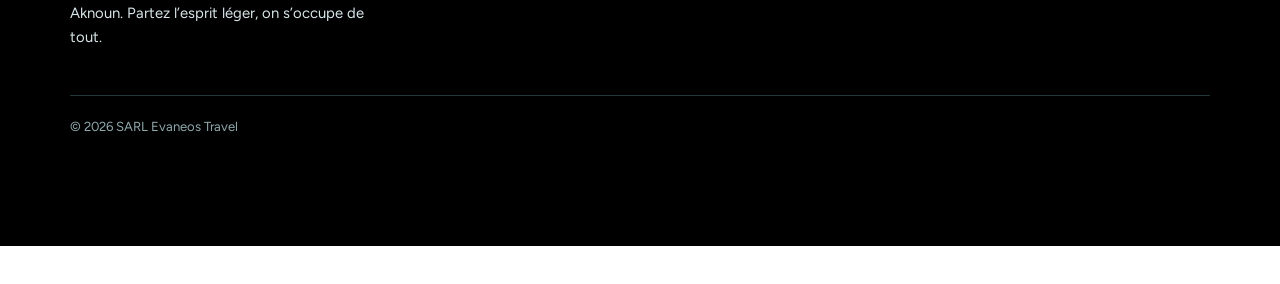
==== commit 6f7d0e5d: "Ajout version 3 « sur mesure » (passeport qui s'ouvre, atelier en 5 questions avec tampons, brief co" ====
--- a/index.html
+++ b/index.html
@@ -75,7 +75,7 @@
 <div><h4>Nous suivre</h4><ul><li><a href="https://www.instagram.com/evaneos_travels/" target="_blank" rel="noopener">Instagram @evaneos_travels</a></li><li><a href="https://www.facebook.com/search/top?q=Evanoes%20travel" target="_blank" rel="noopener">Facebook Evanoes Travel</a></li><li>Cité Sonelgaz n°19, Ben Aknoun, Alger 16000</li></ul></div>
 <p class="copy">© 2026 SARL Evaneos Travel</p>
 </div></footer>
-<a class="vswitch" href="v2/index.html"><i><svg viewBox="0 0 24 24" fill="none" stroke="currentColor" stroke-width="2.4" stroke-linecap="round" stroke-linejoin="round"><path d="M7 4L3 8l4 4M3 8h14M17 20l4-4-4-4M21 16H7"/></svg></i>Découvrir la version immersive</a>
+<details class="vmenu"><summary><i><svg viewBox="0 0 24 24" fill="none" stroke="currentColor" stroke-width="2.4" stroke-linecap="round" stroke-linejoin="round"><path d="M7 4L3 8l4 4M3 8h14M17 20l4-4-4-4M21 16H7"/></svg></i>Découvrir les autres versions</summary><nav><a href="v3/index.html">Version sur mesure</a><a href="v2/index.html">Version tableau des départs</a></nav></details>
 <div class="demo">Maquette de démonstration réalisée par Webminds · aucun formulaire n’est enregistré</div>
 <script src="js/data.js"></script><script src="js/main.js"></script>
 </body></html>
--- a/css/style.css
+++ b/css/style.css
@@ -224,6 +224,16 @@
 .vswitch i{width:30px;height:30px;border-radius:50%;background:var(--lagoon);display:grid;place-items:center;animation:vpulse 2.4s infinite}
 .vswitch i svg{width:16px;color:#000}
 @keyframes vpulse{0%{box-shadow:0 0 0 0 rgba(1,193,204,.7)}70%{box-shadow:0 0 0 12px rgba(1,193,204,0)}100%{box-shadow:0 0 0 0 rgba(1,193,204,0)}}
+.vmenu{position:fixed;left:14px;bottom:calc(var(--demo-h) + 14px);z-index:80;font-size:.85rem}
+.vmenu summary{list-style:none;display:flex;align-items:center;gap:10px;background:#000;color:#fff;padding:10px 16px 10px 10px;border-radius:999px;font-weight:600;cursor:pointer;box-shadow:0 10px 24px -10px rgba(0,0,0,.6)}
+.vmenu summary::-webkit-details-marker{display:none}
+.vmenu summary i{width:30px;height:30px;border-radius:50%;background:var(--lagoon);display:grid;place-items:center;animation:vp 2.4s infinite;color:#000}
+.vmenu summary svg{width:16px}
+.vmenu nav{position:absolute;bottom:calc(100% + 8px);left:0;background:#fff;color:#000;border-radius:16px;padding:6px;min-width:240px;box-shadow:0 18px 40px -14px rgba(0,0,0,.5);display:grid}
+.vmenu nav a{padding:11px 12px;border-radius:10px;text-decoration:none;font-weight:600}
+.vmenu nav a:hover{background:#E8F7F8}
+@keyframes vp{0%{box-shadow:0 0 0 0 rgba(1,193,204,.7)}70%{box-shadow:0 0 0 12px rgba(1,193,204,0)}100%{box-shadow:0 0 0 0 rgba(1,193,204,0)}}
+@media(max-width:600px){.vmenu summary{padding:7px 13px 7px 7px;font-size:.78rem}.vmenu summary i{width:26px;height:26px}}
 @media(prefers-reduced-motion:reduce){*{animation:none!important;transition:none!important;scroll-behavior:auto!important}}
 .pass .ps small,.pass .ps b{display:block}
 @media(max-width:600px){.vswitch{padding:7px 13px 7px 7px;font-size:.78rem}.vswitch i{width:26px;height:26px}}
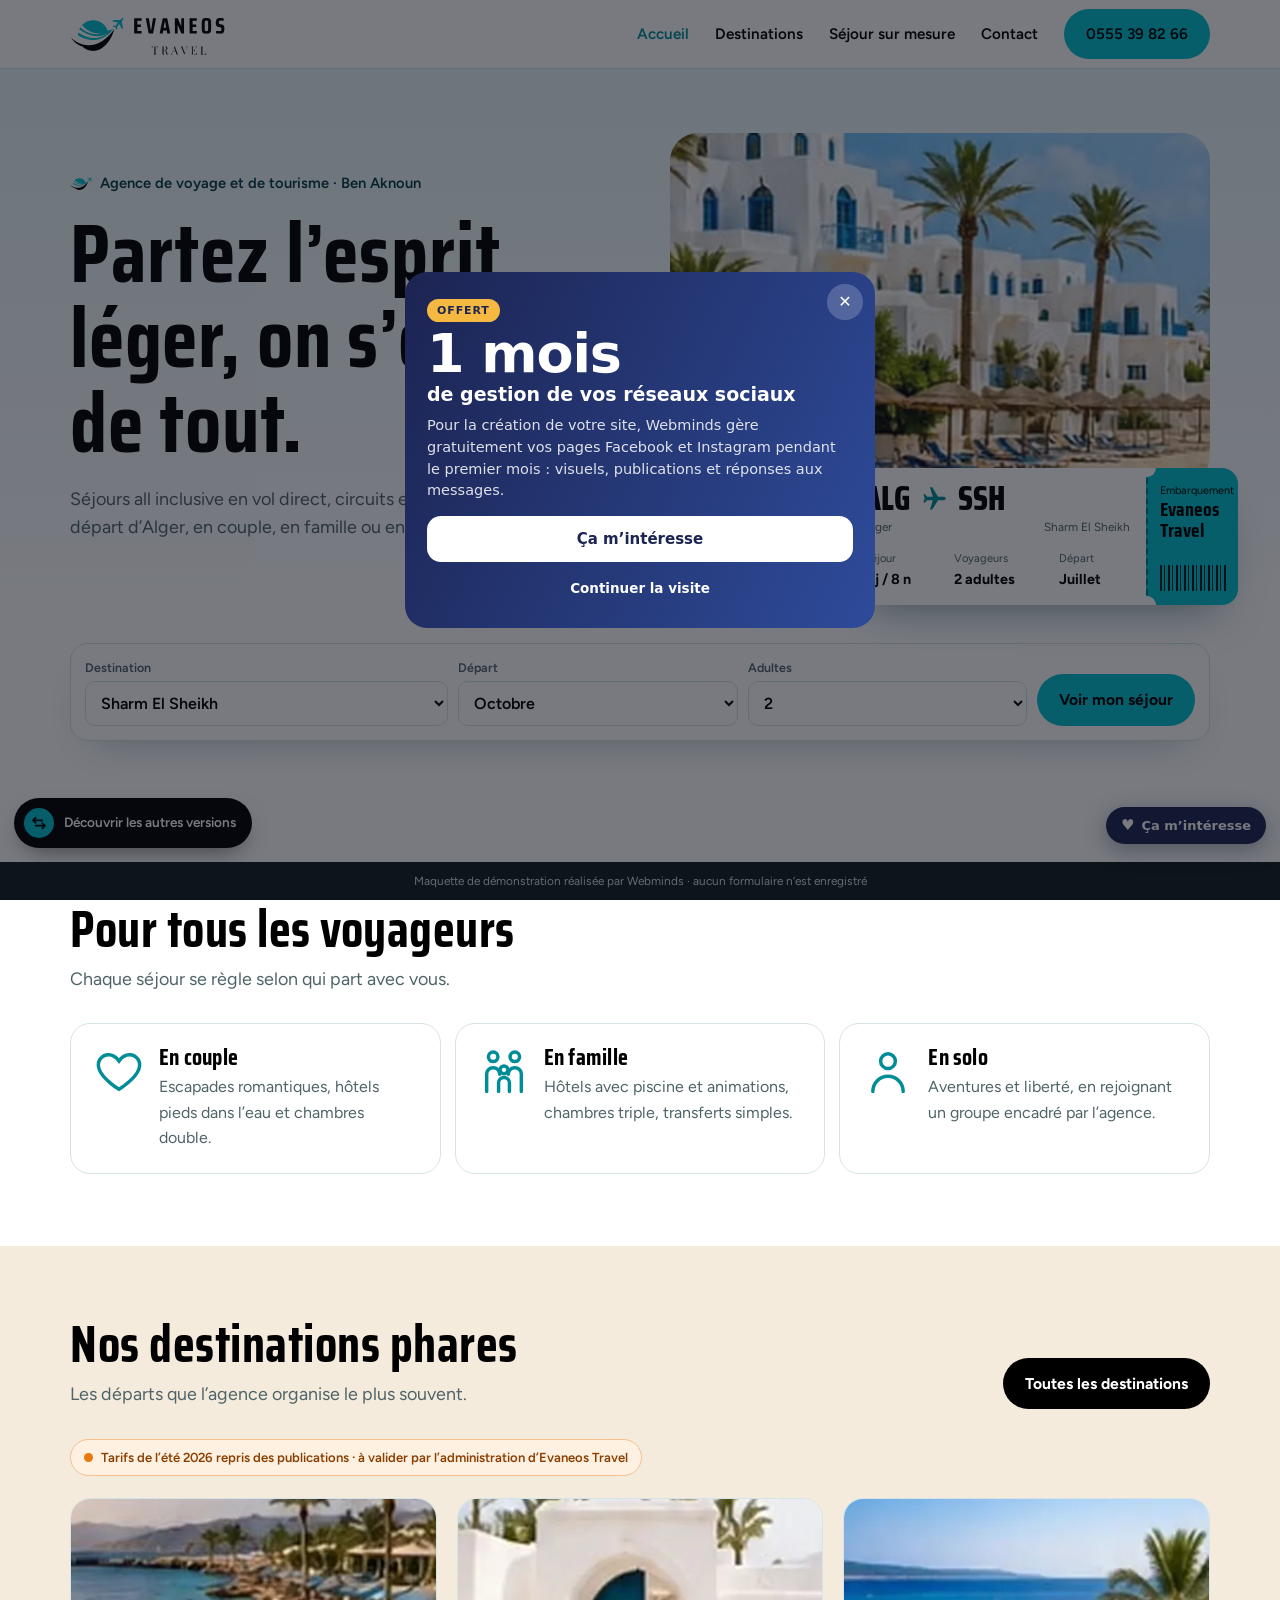
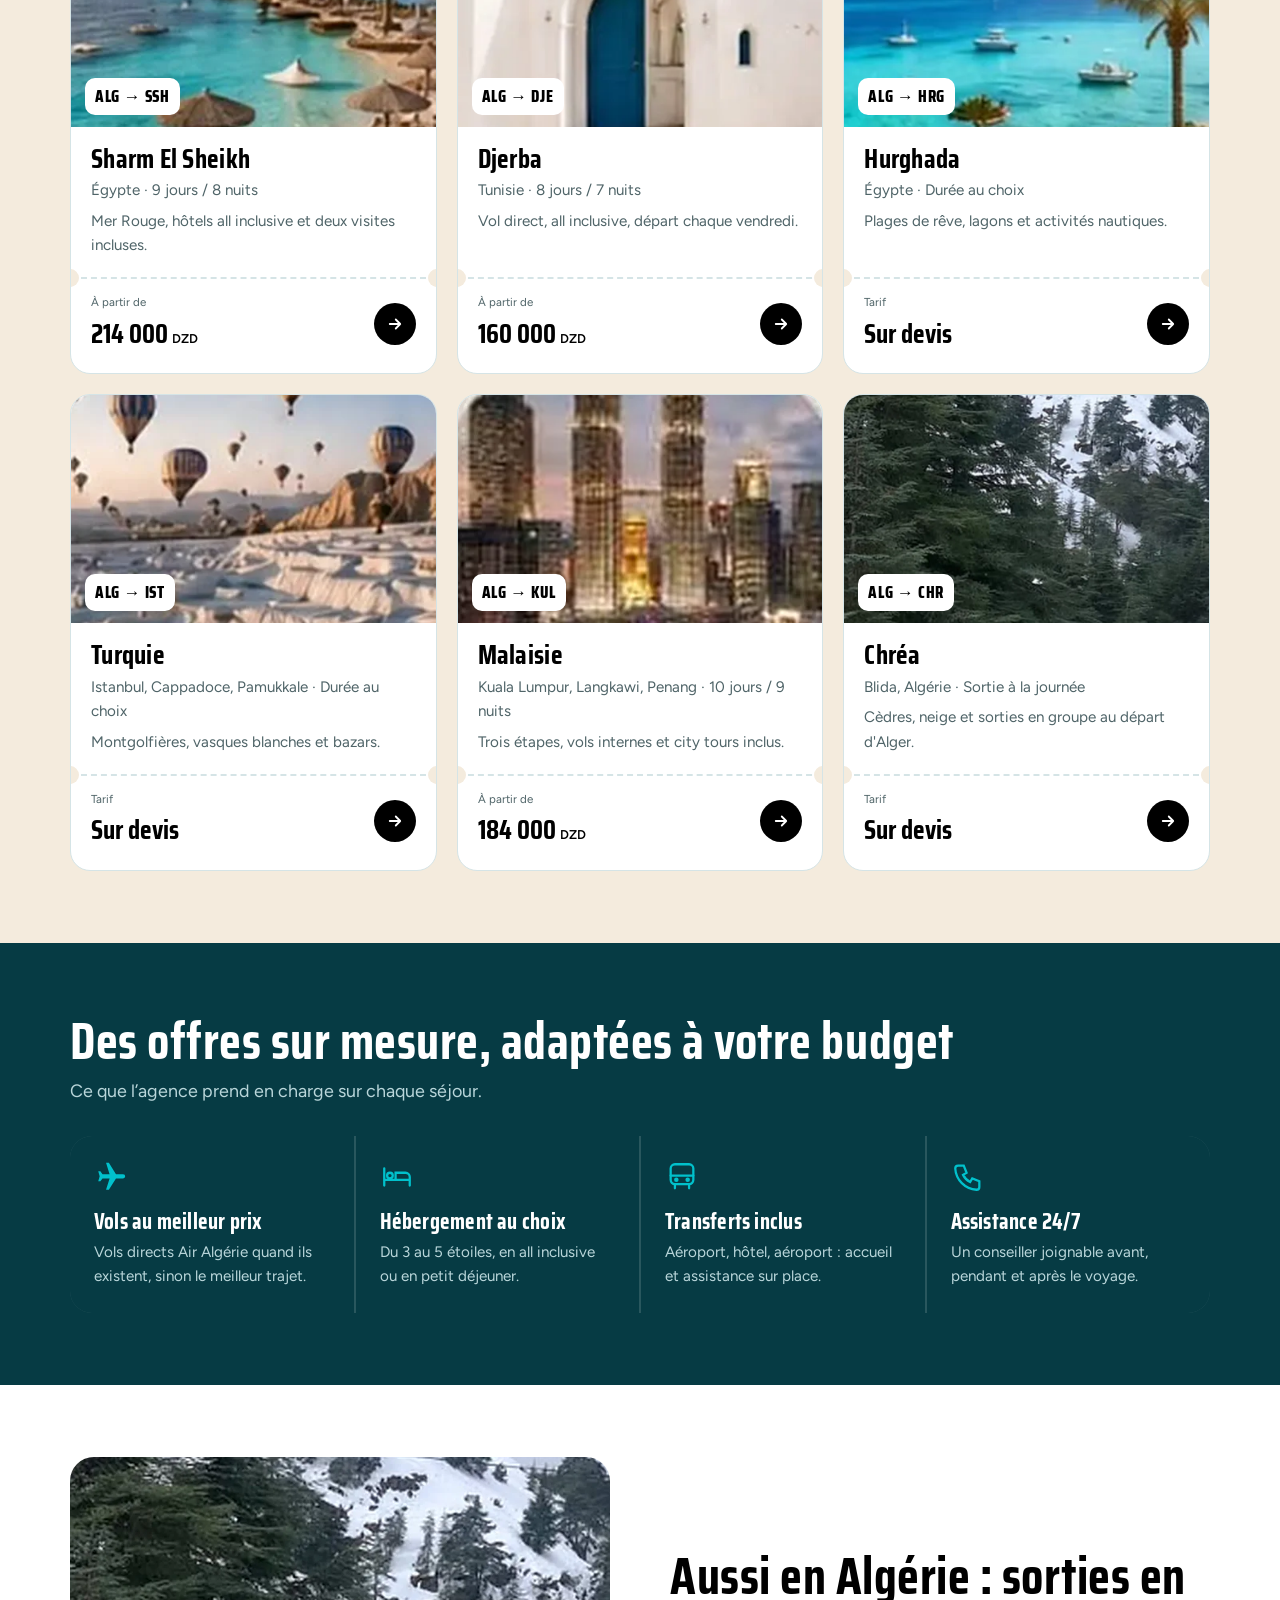
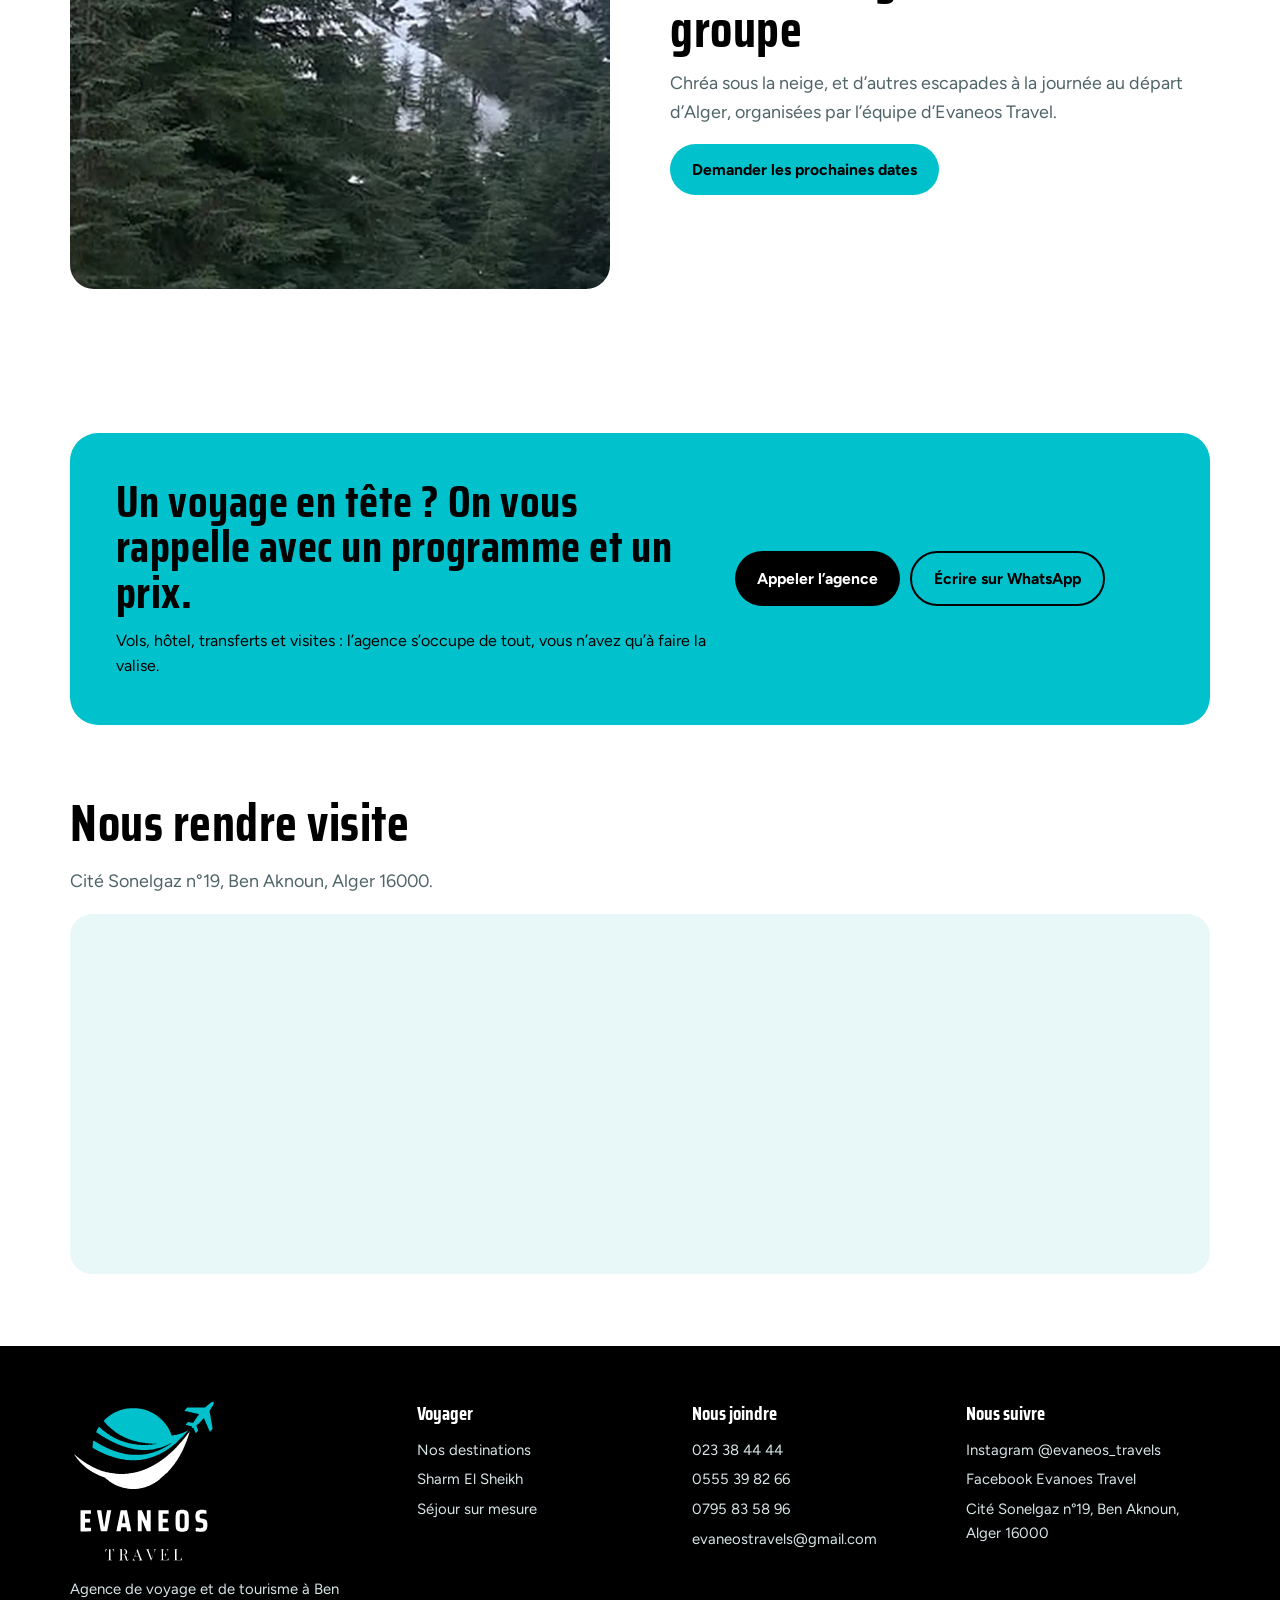
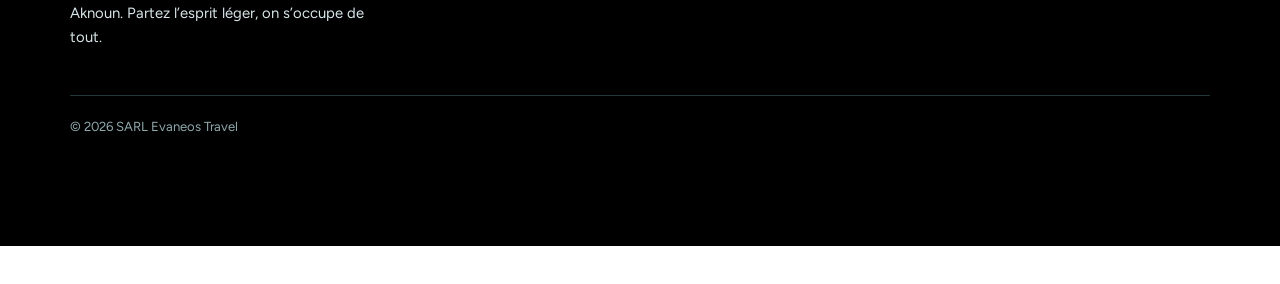
==== commit 8743b82d: "Pop-up « 1 mois de réseaux sociaux offert » et bouton « Ça m'intéresse » (envoi WhatsApp)" ====
--- a/index.html
+++ b/index.html
@@ -77,5 +77,41 @@
 </div></footer>
 <details class="vmenu"><summary><i><svg viewBox="0 0 24 24" fill="none" stroke="currentColor" stroke-width="2.4" stroke-linecap="round" stroke-linejoin="round"><path d="M7 4L3 8l4 4M3 8h14M17 20l4-4-4-4M21 16H7"/></svg></i>Découvrir les autres versions</summary><nav><a href="v3/index.html">Version sur mesure</a><a href="v2/index.html">Version tableau des départs</a></nav></details>
 <div class="demo">Maquette de démonstration réalisée par Webminds · aucun formulaire n’est enregistré</div>
-<script src="js/data.js"></script><script src="js/main.js"></script>
-</body></html>+<script src="js/data.js"></script><script src="js/main.js"></script><script data-wml>(function(){if(window.__wmL)return;window.__wmL=1;
+var C={"p": "Evaneos Travel", "mail": null, "wa": "213797372452", "v": [["/", "Version corporate", "Claire et rassurante"], ["/v2/", "Version 2", ""], ["/v3/", "Version 3", ""]]};
+function ready(f){document.readyState==='loading'?document.addEventListener('DOMContentLoaded',f):f()}
+ready(function(){
+var css='.wmL-b{position:fixed;right:14px;bottom:calc(56px + env(safe-area-inset-bottom));z-index:2147483000;border:0;border-radius:999px;background:#1C2452;color:#fff;font:700 13px/1 system-ui,-apple-system,Segoe UI,Roboto,sans-serif;padding:11px 15px;box-shadow:0 6px 22px rgba(20,30,60,.35);cursor:pointer;display:flex;align-items:center;gap:7px}'
++'@media(max-width:520px){.wmL-b{bottom:calc(112px + env(safe-area-inset-bottom));font-size:12.5px;padding:10px 13px}}'
++'.wmL-m{position:fixed;inset:0;z-index:2147483001;background:rgba(10,14,25,.55);display:none;align-items:flex-end;justify-content:center;font-family:system-ui,-apple-system,Segoe UI,Roboto,sans-serif}.wmL-m.on{display:flex}@media(min-width:700px){.wmL-m{align-items:center;padding:20px}}'
++'.wmL-x{box-sizing:border-box;position:relative;background:#fff;color:#1C2452;width:100%;max-width:470px;max-height:92vh;overflow:auto;border-radius:22px 22px 0 0;padding:24px 22px calc(22px + env(safe-area-inset-bottom));text-align:left}@media(min-width:700px){.wmL-x{border-radius:22px}}'
++'.wmL-x *{box-sizing:border-box}.wmL-c{position:absolute;top:12px;right:12px;width:36px;height:36px;border:0;border-radius:50%;background:#F0F2F1;font-size:16px;cursor:pointer;color:#1C2452}'
++'.wmL-x h3{font:800 26px/1.1 system-ui,-apple-system,sans-serif;margin:4px 40px 10px 0;color:inherit}.wmL-x p{margin:0 0 14px;line-height:1.5;font-size:14.5px;opacity:.85}'
++'.wmL-o{background:linear-gradient(115deg,#1C2452,#2E4B9A);color:#fff}.wmL-o .wmL-c{background:rgba(255,255,255,.2);color:#fff}.wmL-big{font:900 54px/.95 system-ui,-apple-system,sans-serif;letter-spacing:-.02em;margin:6px 0 2px}.wmL-big small{display:block;font-size:19px;font-weight:700;letter-spacing:0;margin-top:6px}'
++'.wmL-tag{display:inline-block;background:#F5B841;color:#1C2452;font:800 11px system-ui,sans-serif;letter-spacing:.08em;border-radius:999px;padding:5px 10px}'
++'.wmL-btn{display:flex;align-items:center;justify-content:center;width:100%;border:0;border-radius:14px;padding:14px;font:800 15px system-ui,-apple-system,sans-serif;cursor:pointer;margin-top:8px}.wmL-w{background:#fff;color:#1C2452}.wmL-g{background:#1FAF55;color:#fff}.wmL-n{background:#1C2452;color:#fff}.wmL-l{background:transparent;color:inherit;font-weight:600;font-size:13.5px;padding:10px}'
++'.wmL-s{font:700 11.5px system-ui,sans-serif;text-transform:uppercase;letter-spacing:.06em;opacity:.6;margin:12px 0 8px}.wmL-ch{display:grid;gap:8px}.wmL-ch label{display:flex;align-items:center;gap:10px;border:1.5px solid #E2E6E3;border-radius:12px;padding:11px 12px;cursor:pointer;font-size:14px;font-weight:600}.wmL-ch label small{display:block;font-weight:500;opacity:.65;font-size:12px}.wmL-ch input{width:18px;height:18px;flex:none;accent-color:#1FAF55}'
++'.wmL-f{display:grid;gap:8px;margin:12px 0 6px}.wmL-f input{border:1.5px solid #E2E6E3;border-radius:12px;padding:12px;font:500 16px system-ui,sans-serif;color:#1C2452;background:#fff;-webkit-user-select:text!important;user-select:text!important;width:100%}'
++'.wmL-ok{text-align:center}.wmL-ok i{display:grid;place-items:center;width:64px;height:64px;margin:6px auto 12px;border-radius:50%;background:#E8F7EE;color:#1FAF55;font-style:normal;font-size:30px}';
+var st=document.createElement('style');st.textContent=css;document.head.appendChild(st);
+function ss(k,v){try{if(v===undefined)return sessionStorage.getItem(k);sessionStorage.setItem(k,v)}catch(e){}}
+var p=location.pathname,cur=0;C.v.forEach(function(v,i){if(v[0]!=='/'&&p.indexOf(v[0])===0)cur=i});
+var off=document.createElement('div');off.className='wmL-m';off.innerHTML='<div class="wmL-x wmL-o" role="dialog" aria-modal="true"><button class="wmL-c" type="button" aria-label="Fermer">✕</button><span class="wmL-tag">OFFERT</span><div class="wmL-big">1 mois<small>de gestion de vos réseaux sociaux</small></div><p style="margin-top:12px">Pour la création de votre site, Webminds gère gratuitement vos pages Facebook et Instagram pendant le premier mois : visuels, publications et réponses aux messages.</p><button class="wmL-btn wmL-w" type="button" data-i>Ça m’intéresse</button><button class="wmL-btn wmL-l" type="button" data-c>Continuer la visite</button></div>';
+var ch='';C.v.forEach(function(v,i){ch+='<label><input type="radio" name="wmLv" value="'+v[1]+'"'+(i===cur?' checked':'')+'><span>'+v[1]+(v[2]?'<small>'+v[2]+'</small>':'')+'</span></label>'});
+var it=document.createElement('div');it.className='wmL-m';it.innerHTML='<div class="wmL-x" role="dialog" aria-modal="true"><button class="wmL-c" type="button" aria-label="Fermer">✕</button><div data-s1><h3>Cette maquette vous plaît ?</h3><p>Choisissez la version qui vous intéresse : Webminds vous recontacte pour vous la présenter.</p>'+(C.v.length>1?'<div class="wmL-s">La version préférée</div><div class="wmL-ch">'+ch+'</div>':'')+'<div class="wmL-s">En plus</div><div class="wmL-ch"><label><input type="checkbox" value="Gestion des réseaux sociaux (1 mois offert)"><span>Réseaux sociaux<small>1 mois de gestion offert avec le site</small></span></label></div><div class="wmL-f"><input name="n" placeholder="Votre nom" autocomplete="name"><input name="t" type="tel" inputmode="tel" placeholder="Votre téléphone (facultatif)" autocomplete="tel"></div><button class="wmL-btn wmL-g" type="button" data-w>Envoyer sur WhatsApp</button>'+(C.mail?'<button class="wmL-btn wmL-l" type="button" data-e>Envoyer par e-mail</button>':'')+'</div><div class="wmL-ok" data-s2 hidden><i>✓</i><h3 style="margin:0 0 8px">Merci !</h3><p>Votre choix a bien été transmis à Webminds. Nous vous recontactons très vite.</p><button class="wmL-btn wmL-n" type="button" data-c>Continuer la visite</button></div></div>';
+document.body.appendChild(off);document.body.appendChild(it);
+var b=document.createElement('button');b.type='button';b.className='wmL-b';b.innerHTML='<b style="font-size:15px">♥</b>Ça m’intéresse';document.body.appendChild(b);
+function op(m){off.classList.remove('on');it.classList.remove('on');m.classList.add('on')}
+[off,it].forEach(function(m){m.addEventListener('click',function(e){if(e.target===m||e.target.closest('.wmL-c')||e.target.closest('[data-c]'))m.classList.remove('on')})});
+b.onclick=function(){op(it)};off.querySelector('[data-i]').onclick=function(){op(it)};
+function msg(){var v=(it.querySelector('input[name=wmLv]:checked')||{}).value||C.v[cur][1],x=[].map.call(it.querySelectorAll('input[type=checkbox]:checked'),function(c){return c.value}),n=it.querySelector('[name=n]').value.trim(),t=it.querySelector('[name=t]').value.trim();
+ return{v:v,x:x,n:n,t:t,txt:'Bonjour Webminds, la maquette '+C.p+' m’intéresse.\nVersion préférée : '+v+(x.length?'\nEn plus : '+x.join(', '):'')+(n?'\nNom : '+n:'')+(t?'\nTéléphone : '+t:'')+'\nLien : '+location.origin+C.v[cur][0]}}
+function mail(m){if(!C.mail)return;try{fetch('https://formsubmit.co/ajax/'+C.mail,{method:'POST',keepalive:true,headers:{'Content-Type':'application/json','Accept':'application/json'},body:JSON.stringify({_subject:'Maquette '+C.p+' : intéressé ('+m.v+')',Prospect:C.p,Version:m.v,Options:m.x.join(', ')||'-',Nom:m.n||'-',Telephone:m.t||'-',Lien:location.origin+C.v[cur][0],_template:'table',_captcha:'false'})}).catch(function(){})}catch(e){}}
+function done(){it.querySelector('[data-s1]').hidden=true;it.querySelector('[data-s2]').hidden=false;ss('wmL-sent','1')}
+it.querySelector('[data-w]').onclick=function(){var m=msg();mail(m);done();location.href='https://wa.me/'+C.wa+'?text='+encodeURIComponent(m.txt)};
+var e=it.querySelector('[data-e]');if(e)e.onclick=function(){mail(msg());done()};
+var sh=ss('wmL-off');addEventListener('scroll',function(){var r=(scrollY+innerHeight)/document.documentElement.scrollHeight;
+ if(!sh&&scrollY>500&&r>.3){sh=1;ss('wmL-off','1');op(off)}
+ if(!ss('wmL-it')&&!ss('wmL-sent')&&sh&&r>.92&&!off.classList.contains('on')){ss('wmL-it','1');op(it)}},{passive:true});
+});})();
+</script></body></html>
